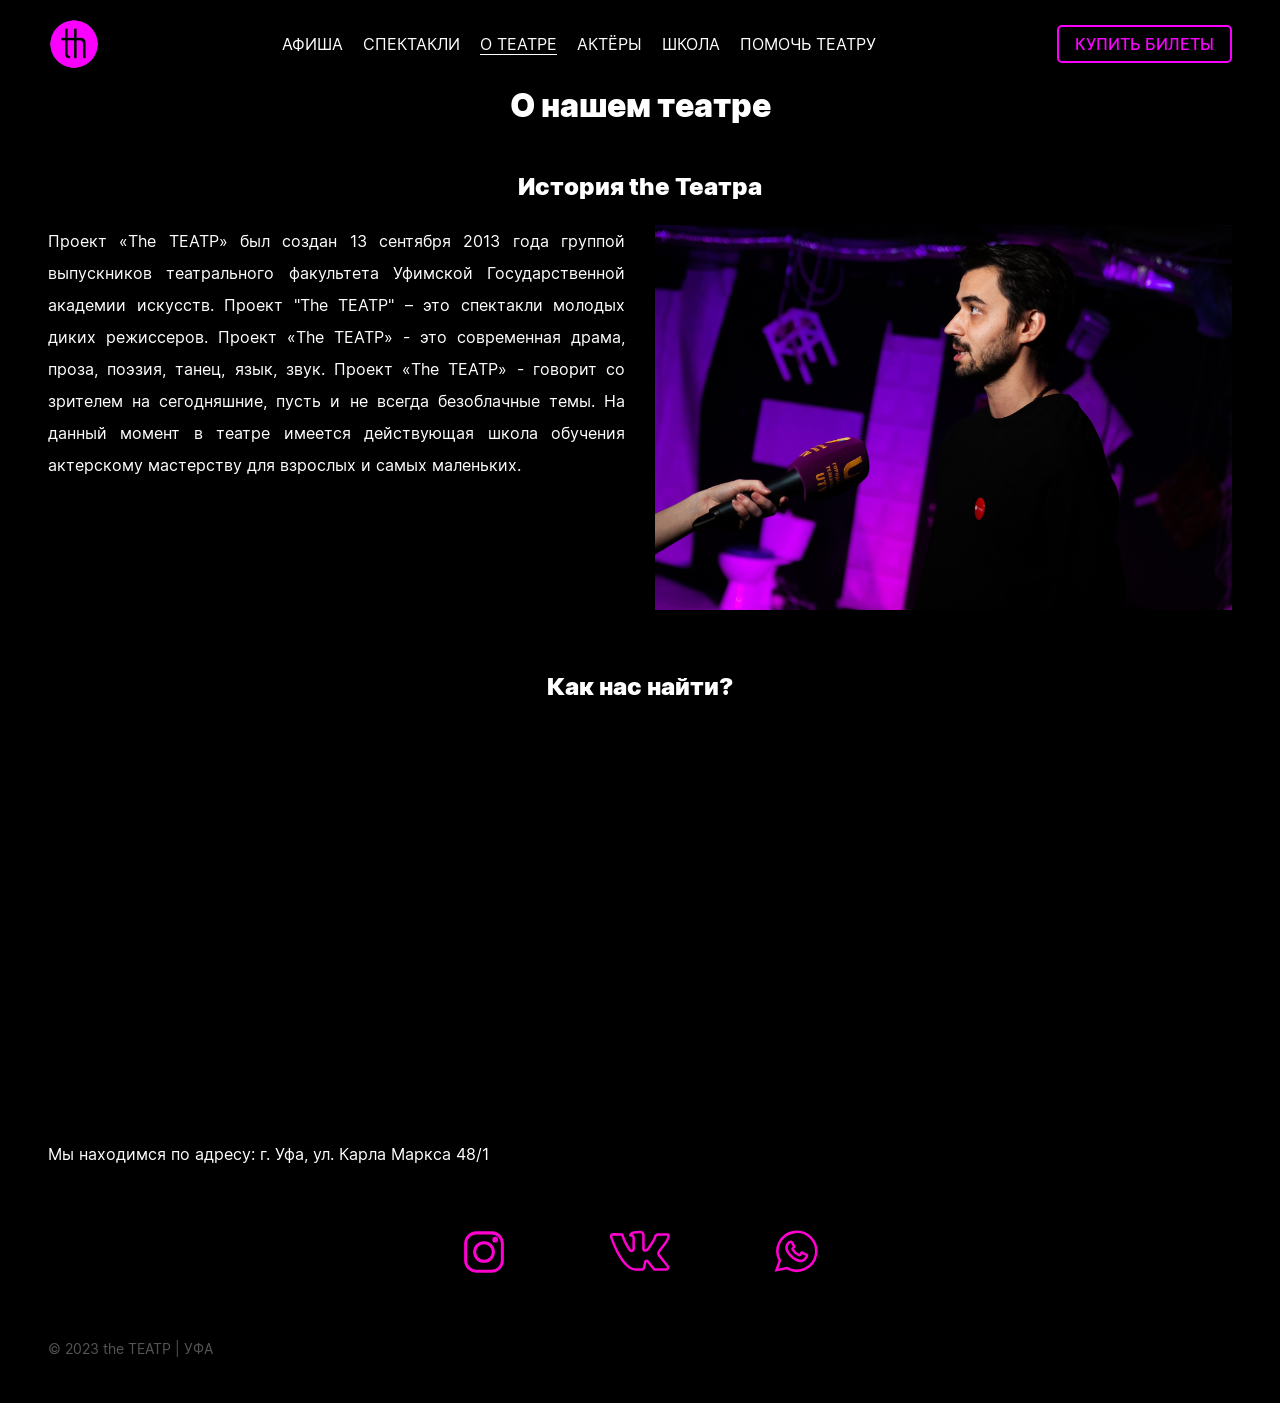
==== about.html @ d026e7d8 "Добавил страницу О театре" ====
<!DOCTYPE html>
<html lang="ru">

<head>
  <meta charset="UTF-8">
  <meta http-equiv="X-UA-Compatible" content="IE=edge">
  <meta name="viewport" content="width=device-width, initial-scale=1.0">
  <title>theteatr</title>
  <link rel="stylesheet" href="./pages/about.css">
</head>

<body class="root">
  <header class="header">
    <img class="logo logo_place_header" src="./images/logo/logo.png" alt="Логотип">
    <nav class="header__links">
      <a href="./index.html" class="header__link-item">афиша</a>
      <a href="./spectacles.html" class="header__link-item">спектакли</a>
      <a href="./about.html" class="header__link-item header__link-item_current">о театре</a>
      <a href="./actors.html" class="header__link-item">актёры</a>
      <a href="./school.html" class="header__link-item">школа</a>
      <a href="./help.html" class="header__link-item">помочь театру</a>
    </nav>
    <a class="button button_place_header" href="https://the-teatr.timepad.ru/events/" target="_blank">купить билеты</a>
    <div class="hamburger">
      <span class="hamburger__button"></span>
    </div>
  </header>
  <main class="content">
    <section class="about">
        <h1 class="about__title">О нашем театре</h1>
        <div class="about__history">
            <h2 class="about__history-title">История the Театра</h2>
            <div class="about__history-container">
                <p class="about__history-text">Проект «The ТЕАТР» был создан 13 сентября 2013 года группой выпускников театрального факультета Уфимской Государственной академии искусств.
                    Проект "The ТЕАТР" – это спектакли молодых диких режиссеров.
                    Проект «The ТЕАТР» - это современная драма, проза, поэзия, танец, язык, звук.
                    Проект «The ТЕАТР» - говорит со зрителем на сегодняшние, пусть и не всегда безоблачные темы.
                    На данный момент в театре имеется действующая школа обучения актерскому мастерству для взрослых и самых маленьких.
                </p>
                    <img src="./images/history/title.jpg" alt="Фото с открытия the Театр" class="about__history-image">
            </div>
        </div>
        <div class="about__map">
            <h2 class="about__history-title">Как нас найти?</h2>
            <iframe src="https://yandex.ru/map-widget/v1/?um=constructor%3A2f57334dc26eecffdf84805d9f676530b861598e689357502a11d2f534511e60&amp;source=constructor"
            width="100%" height="400" frameborder="0" class="about__map-element"></iframe>
            <p class="about__map-text">Мы находимся по адресу: г. Уфа, ул. Карла Маркса 48/1</p>
        </div>
         <div class="about__contacts">
            <h2 class="about__contacts-title">Контакты</h2>
            <ul class="about__contacts-list">
                <a class="about__list-item" href="https://insagram.com/theteatr/" target="_blank"><img class="about__social-icon" src="./images/about-social/social-instagram.svg" alt="Инстаграм"></a>
                <a class="about__list-item" href="https://vk.com/the_teatr_ufa" target="_blank"><img class="about__social-icon" src="./images/about-social/social-vk.svg" alt="Вконтакте"></a>
                <a class="about__list-item" href="https://wa.me/79174093979" target="_blank"><img class="about__social-icon" src="./images/about-social/social-whatsapp.svg" alt="WhatsApp"></a>
            
            </ul>
        </div>
    </section>
    </h1>
    <div class="mobile-menu">
      <img src="./images/logo/logo_black.png" alt="Логотип" class="logo logo_place_mobile-menu">
      <nav class="mobile-menu__links">
        <a href="./index.html" class="mobile-menu__link-item">афиша</a>
        <a href="#" class="mobile-menu__link-item">спектакли</a>
        <a href="#" class="mobile-menu__link-item mobile-menu__link-item_current">о театре</a>
        <a href="#" class="mobile-menu__link-item">актёры</a>
        <a href="#" class="mobile-menu__link-item">школа</a>
        <a href="#" class="mobile-menu__link-item">помочь театру</a>
      </nav>
      <div class="mobile-menu__social">
        <a href="https://vk.com/the_teatr_ufa" target="_blank" class="mobile-menu__social-link">
          <img src="./images/social/vk.svg" alt="VK" class="mobile-menu__social-icon">
        </a>
        <a href="https://instagram.com/the_teatr_ufa/" target="_blank" class="mobile-menu__social-link">
          <img src="./images/social/instagram.svg" alt="Instagram" class="mobile-menu__social-icon">
        </a>
      </div>
    </div>
    <div class="popup popup_type_image">
      <div class="popup__container popup__container_type_image">
        <button type="button" class="popup__close-button popup__close-button_place_image opacity"></button>
        <img class="popup__image" src="./images/afisha/afisha-blanket.jpg">
        <p class="popup__image-description"></p>
      </div>
    </div>
  </main>
  <footer class="footer">
    <!-- <img src="./images/logo/logo.png" alt="Логотип" class="logo logo_place_footer"> -->
    <p class="footer__copyright">&#169; 2023 the ТЕАТР | УФА</p>
  </footer>
  <script src="./scripts/mobile-menu.js"></script>
  <script src="./scripts/popup.js"></script>
</body>

</html>
---- pages/about.css ----
@import url(../vendor/normalize.css);
@import url(../vendor/fonts.css);
@import url(../blocks/root.css);
@import url(../blocks/overflow/overflow.css);
@import url(../blocks/opacity/opacity.css);

@import url(../blocks/header/header.css);
@import url(../blocks/header/__links/header__links.css);
@import url(../blocks/header/__link-item/header__link-item.css);
@import url(../blocks/header/__link-item/header__link-item_current.css);

@import url(../blocks/logo/logo.css);
@import url(../blocks/logo/_place/logo_place_header.css);
@import url(../blocks/logo/_place/logo_place_mobile-menu.css);
@import url(../blocks/logo/_place/logo_place_footer.css);

@import url(../blocks/button/button.css);
@import url(../blocks/button/_place/button_place_header.css);
@import url(../blocks/button/_place/button_place_afisha.css);

@import url(../blocks/hamburger/hamburger.css);
@import url(../blocks/hamburger/__button/hamburger__button.css);
@import url(../blocks/hamburger/_opened/hamburger_opened.css);

@import url(../blocks/mobile-menu/mobile-menu.css);
@import url(../blocks/mobile-menu/__links/mobile-menu__links.css);
@import url(../blocks/mobile-menu/__link-item/mobile-menu__link-item.css);
@import url(../blocks/mobile-menu/__link-item/mobile-menu__link-item_current.css);
@import url(../blocks/mobile-menu/__social/mobile-menu__social.css);
@import url(../blocks/mobile-menu/__social-link/mobile-menu__social-link.css);
@import url(../blocks/mobile-menu/_opened/mobile-menu_opened.css);

@import url(../blocks/about/about.css);
@import url(../blocks/about/__title/about__title.css);
@import url(../blocks/about/__subtitle/about__subtitle.css);
@import url(../blocks/about/__history/about__history.css);
@import url(../blocks/about/__history-container/about__history-container.css);
@import url(../blocks/about/__history-title/about__history-title.css);
@import url(../blocks/about/__history-text/about__history-text.css);
@import url(../blocks/about/__history-image/about__history-image.css);
@import url(../blocks/about/__contacts/about__contacts.css);
@import url(../blocks/about/__contacts-title/about__contacts-title.css);
@import url(../blocks/about/__contacts-list/about__contacts-list.css);
@import url(../blocks/about/__list-item/about__list-item.css);
@import url(../blocks/about/social-icon/about__social-icon.css);
@import url(../blocks/about/__map/about__map.css);
@import url(../blocks/about/__map-text/about__map-text.css);

@import url(../blocks/popup/popup.css);
@import url(../blocks/popup/_type/popup_type_spectacles.css);
@import url(../blocks/popup/_type/popup_type_image.css);
@import url(../blocks/popup/__container/popup__container.css);
@import url(../blocks/popup/__container/_type/popup__container_type_image.css);
@import url(../blocks/popup/__image/popup__image.css);
@import url(../blocks/popup/__image-description/popup__image-description.css);
@import url(../blocks/popup/__close-button/popup__close-button.css);
@import url(../blocks/popup/__close-button/_place/popup__close-button_place_image.css);
@import url(../blocks/popup/__span-accent/popup__span-accent.css);
@import url(../blocks/popup/__title/popup__title.css);
@import url(../blocks/popup/__genre/popup__genre.css);
@import url(../blocks/popup/__director/popup__director.css);
@import url(../blocks/popup/__author/popup__author.css);
@import url(../blocks/popup/__actors/popup__actors.css);
@import url(../blocks/popup/__duration/popup__duration.css);
@import url(../blocks/popup/__description/popup__description.css);
@import url(../blocks/popup/__images/popup__images.css);
@import url(../blocks/popup/__image-item/popup__image-item.css);
@import url(../blocks/popup/_opened/popup_opened.css);

@import url(../blocks/footer/footer.css);
@import url(../blocks/footer/__copyright/footer__copyright.css);
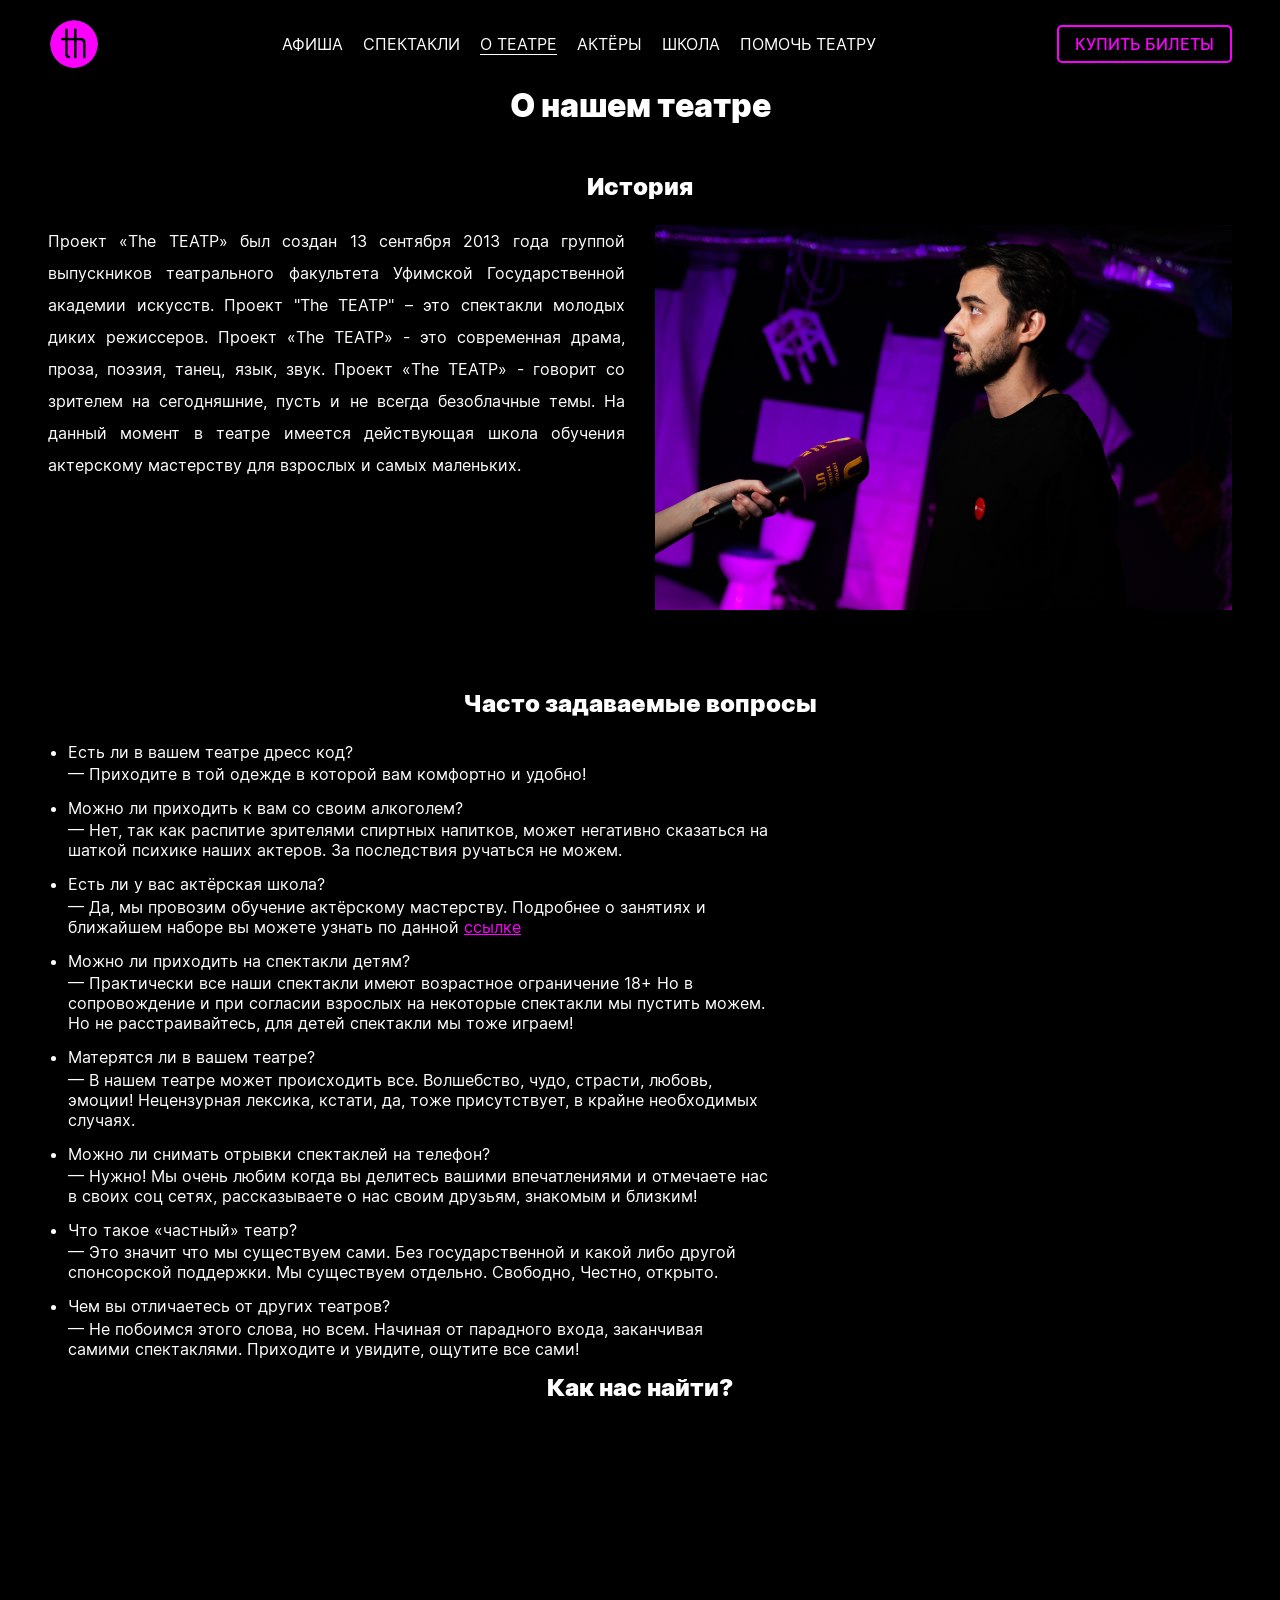
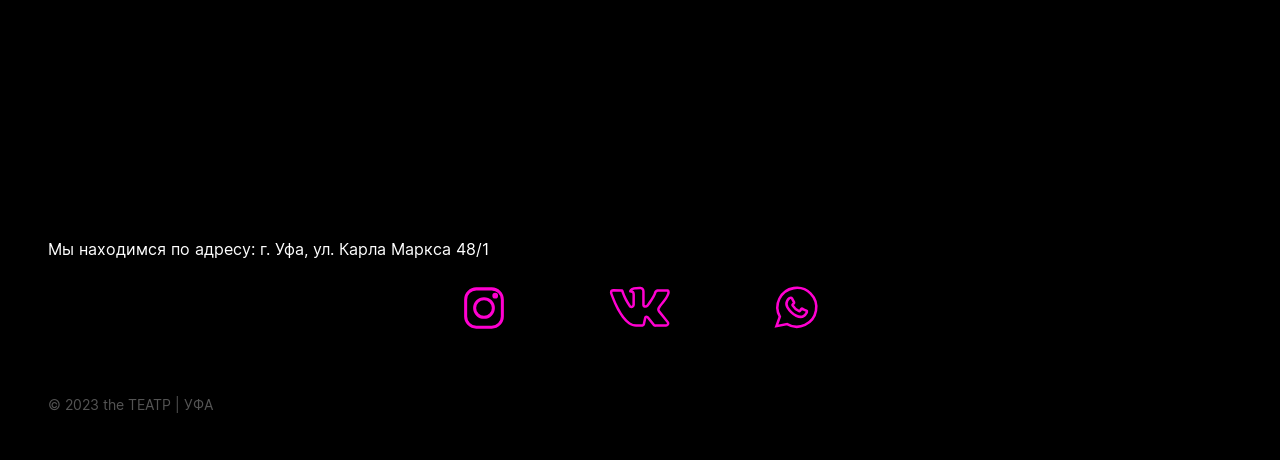
==== commit 0578722e: "Добавил страницу Актёры, переработал страницу о театре" ====
--- a/about.html
+++ b/about.html
@@ -29,7 +29,7 @@
     <section class="about">
         <h1 class="about__title">О нашем театре</h1>
         <div class="about__history">
-            <h2 class="about__history-title">История the Театра</h2>
+            <h2 class="about__history-title">История</h2>
             <div class="about__history-container">
                 <p class="about__history-text">Проект «The ТЕАТР» был создан 13 сентября 2013 года группой выпускников театрального факультета Уфимской Государственной академии искусств.
                     Проект "The ТЕАТР" – это спектакли молодых диких режиссеров.
@@ -40,32 +40,52 @@
                     <img src="./images/history/title.jpg" alt="Фото с открытия the Театр" class="about__history-image">
             </div>
         </div>
-        <div class="about__map">
-            <h2 class="about__history-title">Как нас найти?</h2>
+        <div class="faq">
+          <h2 class="faq__title">Часто задаваемые вопросы</h2>
+          <ul class="faq__list">
+            <li class="faq__list-item">Есть ли в вашем театре дресс код?
+              <span class="faq__answer">Приходите в той одежде в которой вам комфортно и удобно!</span></li>
+            <li class="faq__list-item">Можно ли приходить к вам со своим алкоголем?
+              <span class="faq__answer">Нет, так как распитие зрителями спиртных напитков, может негативно сказаться на шаткой психике наших актеров. За последствия ручаться не можем.</span></li>
+            <li class="faq__list-item">Есть ли у вас актёрская школа?
+              <span class="faq__answer">Да, мы провозим обучение актёрскому мастерству. Подробнее о занятиях и ближайшем наборе вы можете узнать по данной <a href="./school.html" class="faq__link">ссылке</a></span></li>
+            <li class="faq__list-item">Можно ли приходить на спектакли детям?
+              <span class="faq__answer">Практически все наши спектакли имеют возрастное ограничение 18+ Но в сопровождение и при согласии взрослых на некоторые спектакли мы пустить можем. Но не расстраивайтесь, для детей спектакли мы тоже играем!</span></li>
+            <li class="faq__list-item">Матерятся ли в вашем театре?
+              <span class="faq__answer">В нашем театре может происходить все. Волшебство, чудо, страсти, любовь, эмоции! Нецензурная лексика, кстати, да, тоже присутствует, в крайне необходимых случаях.</span></li>
+            <li class="faq__list-item">Можно ли снимать отрывки спектаклей на телефон?
+              <span class="faq__answer">Нужно! Мы очень любим когда вы делитесь вашими впечатлениями и отмечаете нас в своих соц сетях, рассказываете о нас своим друзьям, знакомым и близким!</span></li>
+            <li class="faq__list-item">Что такое «частный» театр?
+              <span class="faq__answer">Это значит что мы существуем сами. Без государственной и какой либо другой спонсорской поддержки. Мы существуем отдельно. Свободно, Честно, открыто.</span></li>
+            <li class="faq__list-item">Чем вы отличаетесь от других театров?
+              <span class="faq__answer">Не побоимся этого слова, но всем. Начиная от парадного входа, заканчивая самими спектаклями. Приходите и увидите, ощутите все сами!</span></li>
+          </ul>
+        </div>
+        <div class="map">
+            <h2 class="map__title">Как нас найти?</h2>
             <iframe src="https://yandex.ru/map-widget/v1/?um=constructor%3A2f57334dc26eecffdf84805d9f676530b861598e689357502a11d2f534511e60&amp;source=constructor"
-            width="100%" height="400" frameborder="0" class="about__map-element"></iframe>
-            <p class="about__map-text">Мы находимся по адресу: г. Уфа, ул. Карла Маркса 48/1</p>
+            width="100%" height="400" frameborder="0" class="map__element"></iframe>
+            <p class="map__text">Мы находимся по адресу: г. Уфа, ул. Карла Маркса 48/1</p>
         </div>
-         <div class="about__contacts">
-            <h2 class="about__contacts-title">Контакты</h2>
-            <ul class="about__contacts-list">
-                <a class="about__list-item" href="https://insagram.com/theteatr/" target="_blank"><img class="about__social-icon" src="./images/about-social/social-instagram.svg" alt="Инстаграм"></a>
-                <a class="about__list-item" href="https://vk.com/the_teatr_ufa" target="_blank"><img class="about__social-icon" src="./images/about-social/social-vk.svg" alt="Вконтакте"></a>
-                <a class="about__list-item" href="https://wa.me/79174093979" target="_blank"><img class="about__social-icon" src="./images/about-social/social-whatsapp.svg" alt="WhatsApp"></a>
-            
-            </ul>
-        </div>
+        <div class="about__contacts">
+          <ul class="about__contacts-list">
+              <a class="about__list-item" href="https://insagram.com/theteatr/" target="_blank"><img class="about__social-icon" src="./images/about-social/social-instagram.svg" alt="Инстаграм"></a>
+              <a class="about__list-item" href="https://vk.com/the_teatr_ufa" target="_blank"><img class="about__social-icon" src="./images/about-social/social-vk.svg" alt="Вконтакте"></a>
+              <a class="about__list-item" href="https://wa.me/79174093979" target="_blank"><img class="about__social-icon" src="./images/about-social/social-whatsapp.svg" alt="WhatsApp"></a>
+          
+          </ul>
+      </div>
     </section>
     </h1>
     <div class="mobile-menu">
       <img src="./images/logo/logo_black.png" alt="Логотип" class="logo logo_place_mobile-menu">
       <nav class="mobile-menu__links">
         <a href="./index.html" class="mobile-menu__link-item">афиша</a>
-        <a href="#" class="mobile-menu__link-item">спектакли</a>
-        <a href="#" class="mobile-menu__link-item mobile-menu__link-item_current">о театре</a>
-        <a href="#" class="mobile-menu__link-item">актёры</a>
-        <a href="#" class="mobile-menu__link-item">школа</a>
-        <a href="#" class="mobile-menu__link-item">помочь театру</a>
+        <a href="./spectacles.html" class="mobile-menu__link-item">спектакли</a>
+        <a href="./about.html" class="mobile-menu__link-item mobile-menu__link-item_current">о театре</a>
+        <a href="./actors.html" class="mobile-menu__link-item">актёры</a>
+        <a href="./school.html" class="mobile-menu__link-item">школа</a>
+        <a href="./help.html" class="mobile-menu__link-item">помочь театру</a>
       </nav>
       <div class="mobile-menu__social">
         <a href="https://vk.com/the_teatr_ufa" target="_blank" class="mobile-menu__social-link">
@@ -76,20 +96,11 @@
         </a>
       </div>
     </div>
-    <div class="popup popup_type_image">
-      <div class="popup__container popup__container_type_image">
-        <button type="button" class="popup__close-button popup__close-button_place_image opacity"></button>
-        <img class="popup__image" src="./images/afisha/afisha-blanket.jpg">
-        <p class="popup__image-description"></p>
-      </div>
-    </div>
   </main>
   <footer class="footer">
-    <!-- <img src="./images/logo/logo.png" alt="Логотип" class="logo logo_place_footer"> -->
     <p class="footer__copyright">&#169; 2023 the ТЕАТР | УФА</p>
   </footer>
   <script src="./scripts/mobile-menu.js"></script>
-  <script src="./scripts/popup.js"></script>
 </body>
 
 </html>
--- a/pages/about.css
+++ b/pages/about.css
@@ -43,29 +43,16 @@
 @import url(../blocks/about/__contacts-list/about__contacts-list.css);
 @import url(../blocks/about/__list-item/about__list-item.css);
 @import url(../blocks/about/social-icon/about__social-icon.css);
-@import url(../blocks/about/__map/about__map.css);
-@import url(../blocks/about/__map-text/about__map-text.css);
+@import url(../blocks/map/map.css);
+@import url(../blocks/map/__title/map__title.css);
+@import url(../blocks/map/__text/map__text.css);
 
-@import url(../blocks/popup/popup.css);
-@import url(../blocks/popup/_type/popup_type_spectacles.css);
-@import url(../blocks/popup/_type/popup_type_image.css);
-@import url(../blocks/popup/__container/popup__container.css);
-@import url(../blocks/popup/__container/_type/popup__container_type_image.css);
-@import url(../blocks/popup/__image/popup__image.css);
-@import url(../blocks/popup/__image-description/popup__image-description.css);
-@import url(../blocks/popup/__close-button/popup__close-button.css);
-@import url(../blocks/popup/__close-button/_place/popup__close-button_place_image.css);
-@import url(../blocks/popup/__span-accent/popup__span-accent.css);
-@import url(../blocks/popup/__title/popup__title.css);
-@import url(../blocks/popup/__genre/popup__genre.css);
-@import url(../blocks/popup/__director/popup__director.css);
-@import url(../blocks/popup/__author/popup__author.css);
-@import url(../blocks/popup/__actors/popup__actors.css);
-@import url(../blocks/popup/__duration/popup__duration.css);
-@import url(../blocks/popup/__description/popup__description.css);
-@import url(../blocks/popup/__images/popup__images.css);
-@import url(../blocks/popup/__image-item/popup__image-item.css);
-@import url(../blocks/popup/_opened/popup_opened.css);
+@import url(../blocks/faq/faq.css);
+@import url(../blocks/faq/__title/faq__title.css);
+@import url(../blocks/faq/__list/faq__list.css);
+@import url(../blocks/faq/__list-item/faq__list-item.css);
+@import url(../blocks/faq/__answer/faq__answer.css);
+@import url(../blocks/faq/__link/faq__link.css);
 
 @import url(../blocks/footer/footer.css);
 @import url(../blocks/footer/__copyright/footer__copyright.css);
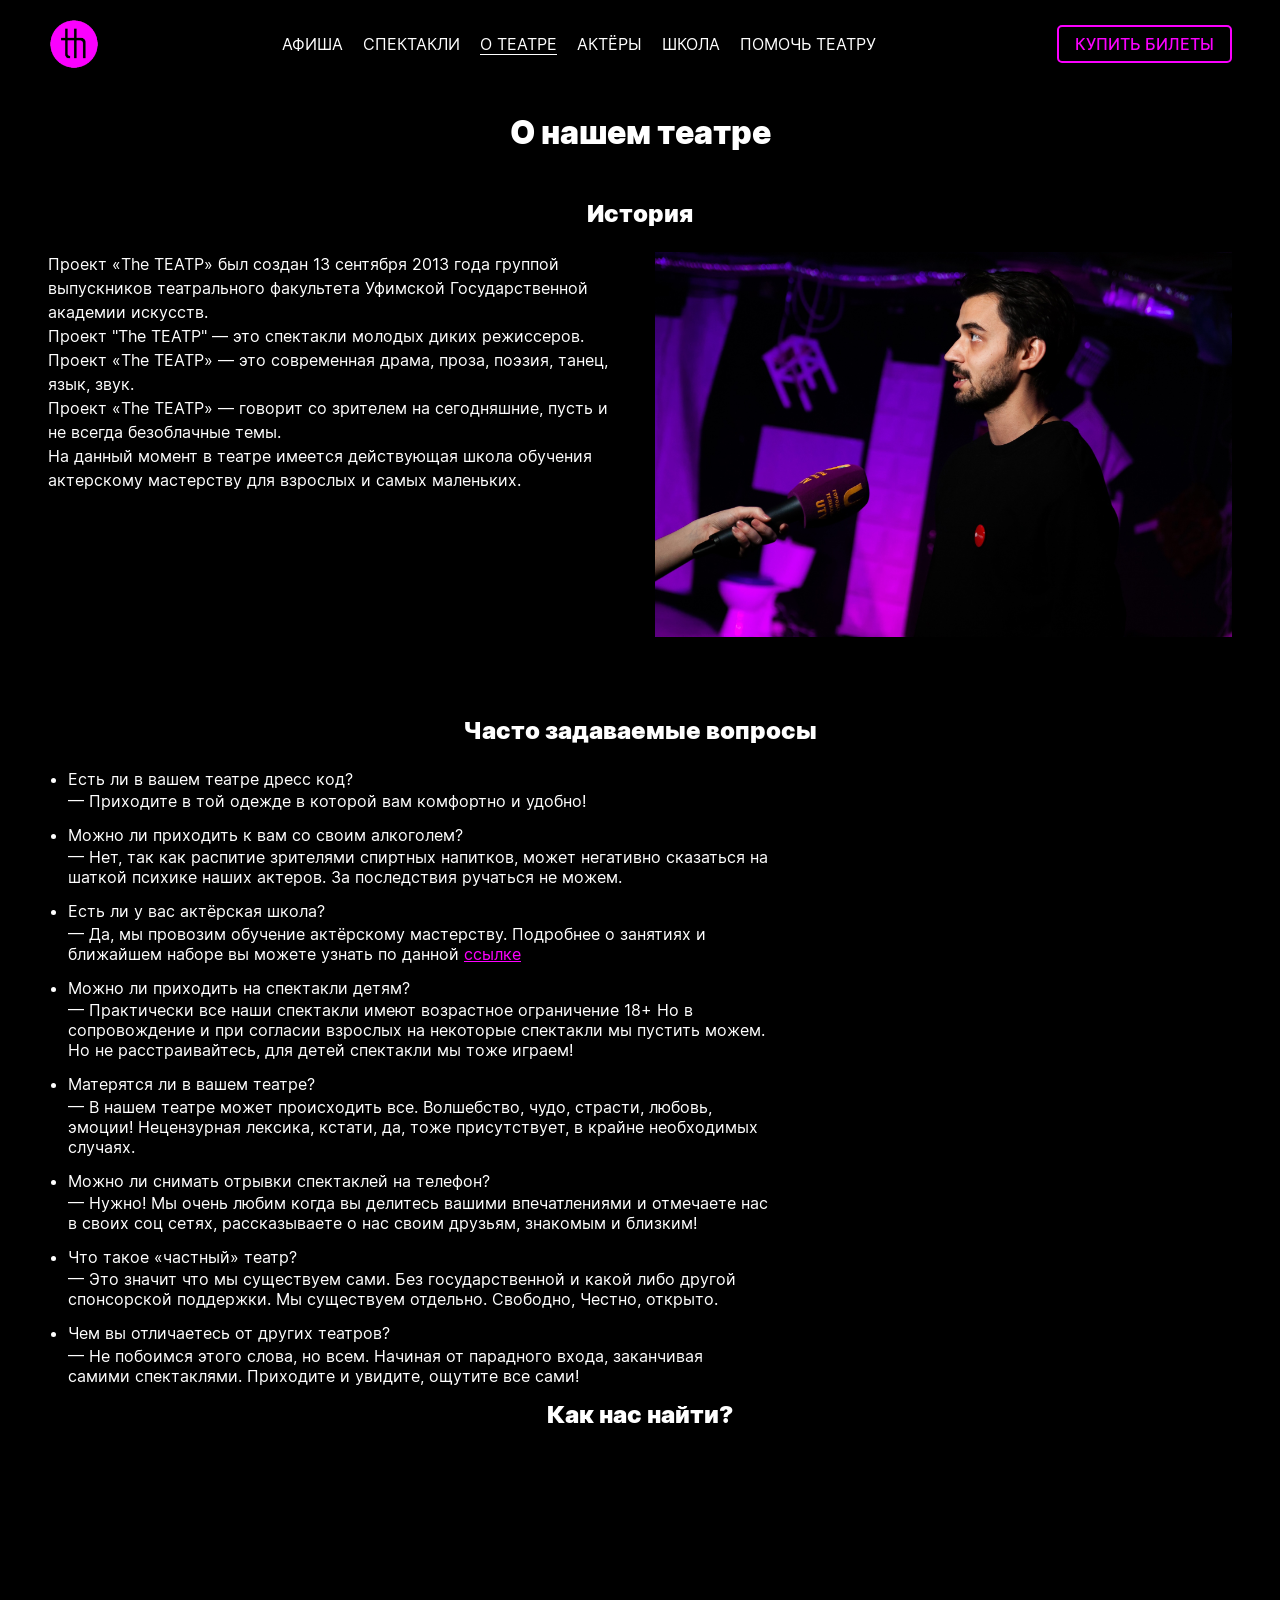
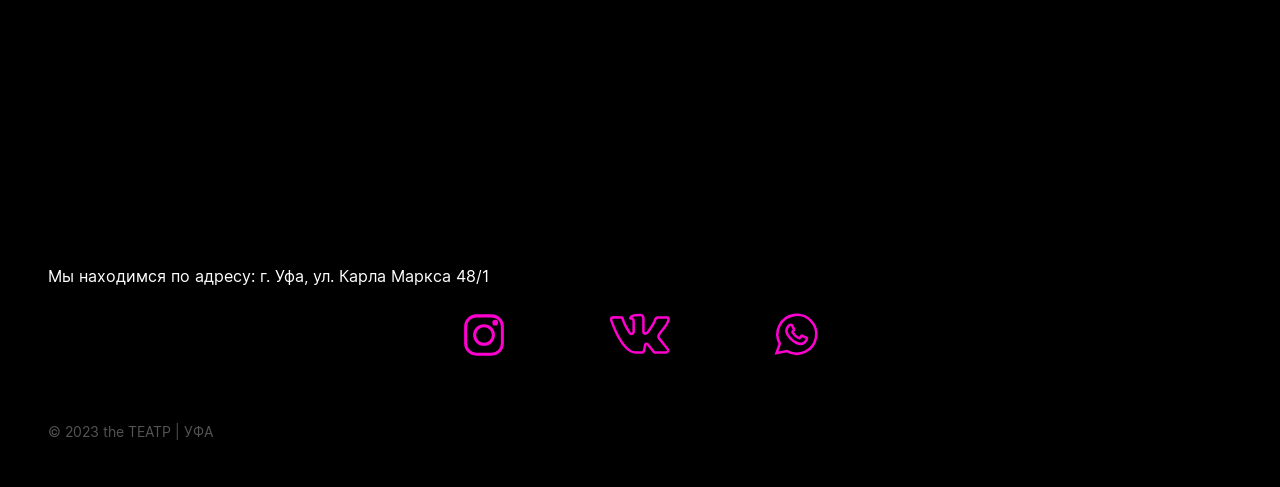
==== commit e79a87ef: "Исправил нижний отступ от header" ====
--- a/about.html
+++ b/about.html
@@ -5,7 +5,7 @@
   <meta charset="UTF-8">
   <meta http-equiv="X-UA-Compatible" content="IE=edge">
   <meta name="viewport" content="width=device-width, initial-scale=1.0">
-  <title>theteatr</title>
+  <title>the ТЕАТР | О театре</title>
   <link rel="stylesheet" href="./pages/about.css">
 </head>
 
@@ -31,13 +31,14 @@
         <div class="about__history">
             <h2 class="about__history-title">История</h2>
             <div class="about__history-container">
-                <p class="about__history-text">Проект «The ТЕАТР» был создан 13 сентября 2013 года группой выпускников театрального факультета Уфимской Государственной академии искусств.
-                    Проект "The ТЕАТР" – это спектакли молодых диких режиссеров.
-                    Проект «The ТЕАТР» - это современная драма, проза, поэзия, танец, язык, звук.
-                    Проект «The ТЕАТР» - говорит со зрителем на сегодняшние, пусть и не всегда безоблачные темы.
-                    На данный момент в театре имеется действующая школа обучения актерскому мастерству для взрослых и самых маленьких.
-                </p>
-                    <img src="./images/history/title.jpg" alt="Фото с открытия the Театр" class="about__history-image">
+              <div class="about__text-container">
+                <p class="about__history-text">Проект «The ТЕАТР» был создан 13 сентября 2013 года группой выпускников театрального факультета Уфимской Государственной академии искусств.</p>
+                <p class="about__history-text">Проект "The ТЕАТР" — это спектакли молодых диких режиссеров.</p>
+                <p class="about__history-text">Проект «The ТЕАТР» — это современная драма, проза, поэзия, танец, язык, звук.</p>
+                <p class="about__history-text">Проект «The ТЕАТР» — говорит со зрителем на сегодняшние, пусть и не всегда безоблачные темы.</p>
+                <p class="about__history-text">На данный момент в театре имеется действующая школа обучения актерскому мастерству для взрослых и самых маленьких.</p>
+              </div>
+                <img src="./images/history/title.jpg" alt="Фото с открытия the Театр" class="about__history-image">
             </div>
         </div>
         <div class="faq">
@@ -69,9 +70,9 @@
         </div>
         <div class="about__contacts">
           <ul class="about__contacts-list">
-              <a class="about__list-item" href="https://insagram.com/theteatr/" target="_blank"><img class="about__social-icon" src="./images/about-social/social-instagram.svg" alt="Инстаграм"></a>
+              <a class="about__list-item" href="https://instagram.com/theteatr/" target="_blank"><img class="about__social-icon" src="./images/about-social/social-instagram.svg" alt="Инстаграм"></a>
               <a class="about__list-item" href="https://vk.com/the_teatr_ufa" target="_blank"><img class="about__social-icon" src="./images/about-social/social-vk.svg" alt="Вконтакте"></a>
-              <a class="about__list-item" href="https://wa.me/79174093979" target="_blank"><img class="about__social-icon" src="./images/about-social/social-whatsapp.svg" alt="WhatsApp"></a>
+              <a class="about__list-item" href="https://wa.me/79273481834" target="_blank"><img class="about__social-icon" src="./images/about-social/social-whatsapp.svg" alt="WhatsApp"></a>
           
           </ul>
       </div>
